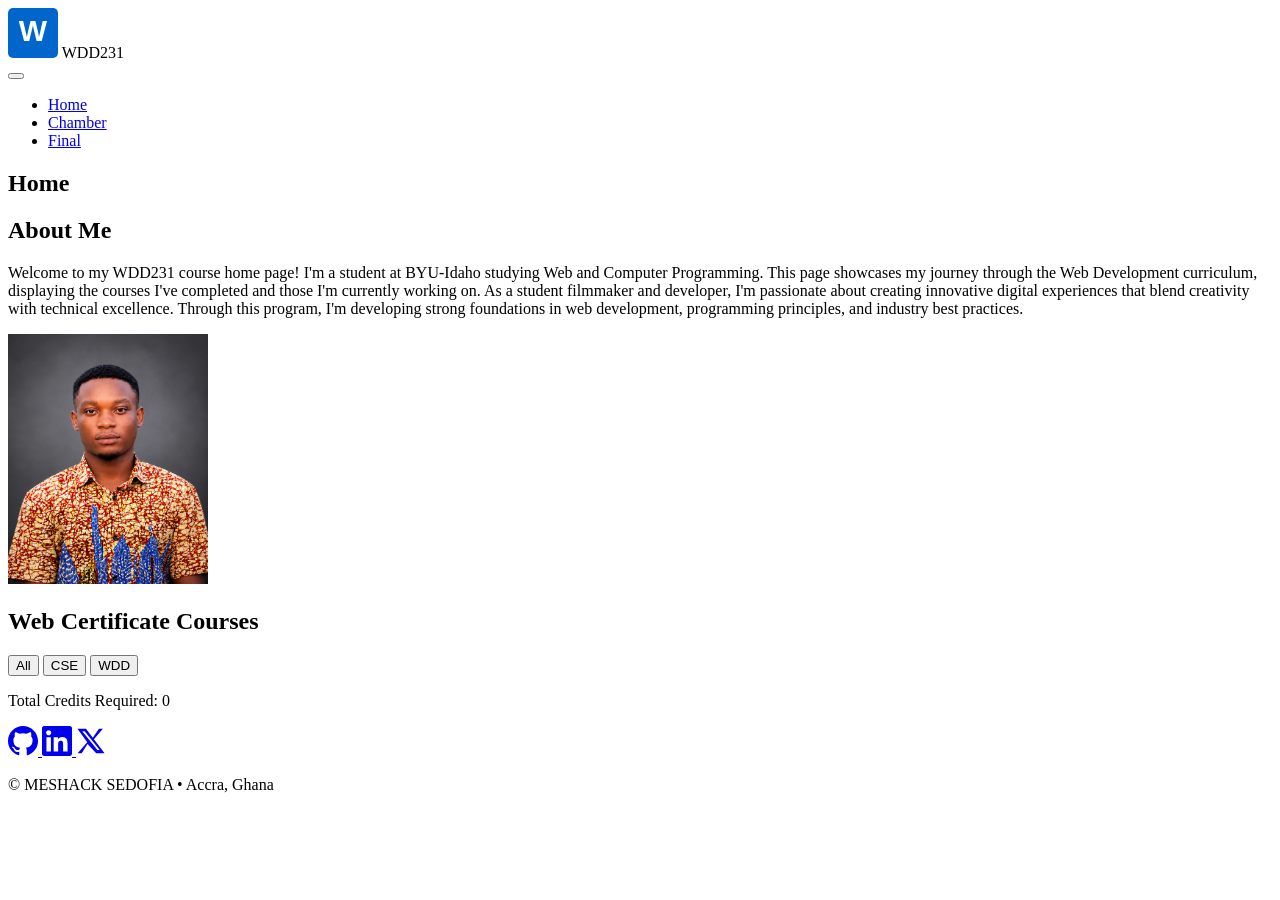
==== Index.html @ 2208a938 "W01 Assignment: Course Home Page" ====
<!DOCTYPE html>
<html lang="en">
<head>
    <meta charset="UTF-8">
    <meta name="viewport" content="width=device-width, initial-scale=1.0">
    <meta name="description" content="WDD231 Course Home Page - Web and Computer Programming Certificate">
    <meta name="author" content="Meshack sedofia">
    <title>WDD231 - Course Home</title>
    <link rel="preconnect" href="https://fonts.googleapis.com">
    <link rel="preconnect" href="https://fonts.gstatic.com" crossorigin>
    <link href="https://fonts.googleapis.com/css2?family=Poppins:wght@400;600;700&display=swap" rel="stylesheet">
    <link rel="stylesheet" href="styles/small.css">
    <link rel="stylesheet" href="styles/larger.css">
    <script src="scripts/navigation.js" defer></script>
    <script src="scripts/date.js" defer></script>
    <script src="scripts/course.js" defer></script>
</head>
<body>
    <header>
        <div class="header-container">
            <div class="logo-section">
                <svg class="site-logo" xmlns="http://www.w3.org/2000/svg" viewBox="0 0 100 100" width="50" height="50">
                    <rect width="100" height="100" fill="#0066cc" rx="10"/>
                    <text x="50" y="65" font-size="60" font-weight="bold" text-anchor="middle" fill="white" font-family="Arial">W</text>
                </svg>
                <span class="site-name">WDD231</span>
            </div>
            <button id="menu-toggle" class="menu-toggle" aria-label="Toggle navigation menu">
                <span></span>
                <span></span>
                <span></span>
            </button>
        </div>
    </header>

    <nav id="navbar">
        <ul class="nav-links">
            <li><a href="index.html" class="active">Home</a></li>
            <li><a href="#">Chamber</a></li>
            <li><a href="#">Final</a></li>
        </ul>
    </nav>

    <main>
        <section class="hero">
            <h1>Home</h1>
        </section>

        <section class="about-me">
            <h2>About Me</h2>
            <div class="about-container">
                <div class="about-text">
                    <p>
                        Welcome to my WDD231 course home page! I'm a student at BYU-Idaho studying Web and Computer Programming. 
                        This page showcases my journey through the Web Development curriculum, displaying the courses I've completed 
                        and those I'm currently working on. As a student filmmaker and developer, I'm passionate about creating 
                        innovative digital experiences that blend creativity with technical excellence. Through this program, I'm 
                        developing strong foundations in web development, programming principles, and industry best practices.
                    </p>
                </div>
                <div class="student-photo">
                    <img src="images/sedofia-meshack.png" alt="Student profile photo" width="200" height="250">
                </div>
            </div>
        </section>

        <section class="courses">
            <h2>Web Certificate Courses</h2>
            <div class="course-filters">
                <button class="filter-btn active" data-filter="all">All</button>
                <button class="filter-btn" data-filter="cse">CSE</button>
                <button class="filter-btn" data-filter="wdd">WDD</button>
            </div>
            <div class="courses-container" id="courses-container">
                <!-- Course cards will be dynamically inserted here -->
            </div>
            <div class="credits-info">
                <p>Total Credits Required: <span id="total-credits">0</span></p>
            </div>
        </section>
    </main>

    <footer>
        <div class="footer-content">
            <div class="social-links">
                <a href="https://github.com/sedofiameshack-creator" target="_blank" aria-label="GitHub">
                    <svg class="social-icon" xmlns="http://www.w3.org/2000/svg" viewBox="0 0 24 24" fill="currentColor" width="30" height="30">
                        <path d="M12 0c-6.626 0-12 5.373-12 12 0 5.302 3.438 9.8 8.207 11.387.599.111.793-.261.793-.577v-2.234c-3.338.726-4.033-1.416-4.033-1.416-.546-1.387-1.333-1.756-1.333-1.756-1.089-.745.083-.729.083-.729 1.205.084 1.839 1.237 1.839 1.237 1.07 1.834 2.807 1.304 3.492.997.107-.775.418-1.305.762-1.604-2.665-.305-5.467-1.334-5.467-5.931 0-1.311.469-2.381 1.236-3.221-.124-.303-.535-1.524.117-3.176 0 0 1.008-.322 3.301 1.23.957-.266 1.983-.399 3.003-.404 1.02.005 2.047.138 3.006.404 2.291-1.552 3.297-1.23 3.297-1.23.653 1.653.242 2.874.118 3.176.77.84 1.235 1.911 1.235 3.221 0 4.609-2.807 5.624-5.479 5.921.43.372.823 1.102.823 2.222v 3.293c0 .319.192.694.801.576 4.765-1.589 8.199-6.086 8.199-11.386 0-6.627-5.373-12-12-12z"/>
                    </svg>
                </a>
                <a href="https://www.linkedin.com/in/meshack-sedofia-b068aa182" target="_blank" aria-label="LinkedIn">
                    <svg class="social-icon" xmlns="http://www.w3.org/2000/svg" viewBox="0 0 24 24" fill="currentColor" width="30" height="30">
                        <path d="M20.447 20.452h-3.554v-5.569c0-1.328-.027-3.037-1.852-3.037-1.853 0-2.136 1.445-2.136 2.939v5.667H9.351V9h3.414v1.561h.046c.477-.9 1.637-1.85 3.37-1.85 3.601 0 4.267 2.37 4.267 5.455v6.286zM5.337 7.433c-1.144 0-2.063-.926-2.063-2.065 0-1.138.92-2.063 2.063-2.063 1.14 0 2.064.925 2.064 2.063 0 1.139-.925 2.065-2.064 2.065zm1.782 13.019H3.555V9h3.564v11.452zM22.225 0H1.771C.792 0 0 .774 0 1.729v20.542C0 23.227.792 24 1.771 24h20.451C23.2 24 24 23.227 24 22.271V1.729C24 .774 23.2 0 22.225 0z"/>
                    </svg>
                </a>
                <a href="https://x.com" target="_blank" aria-label="X (Twitter)">
                    <svg class="social-icon" xmlns="http://www.w3.org/2000/svg" viewBox="0 0 24 24" fill="currentColor" width="30" height="30">
                        <path d="M18.244 2.25h3.308l-7.227 8.26 8.502 11.24h-6.635L9.172 14.3 4.588 21.75H1.28l7.732-8.835L1.166 2.25h6.82l5.440 7.237 4.938-7.237zM17.15 19.128h1.83L6.884 4.126H5.009l12.141 15.002z"/>
                    </svg>
                </a>
            </div>
            <div class="footer-info">
                <p>&copy; <span id="year"></span> MESHACK SEDOFIA • Accra, Ghana</p>
            </div>
            <div class="last-modified">
                <p id="lastModified"></p>
            </div>
        </div>
    </footer>
    
    <!-- Course script at end of body to ensure DOM is ready -->
    <script>
        console.log('🔄 Fallback: Running course init from body script tag');
        if (typeof initializeCourses === 'function') {
            initializeCourses();
        }
    </script>
</body>
</html>
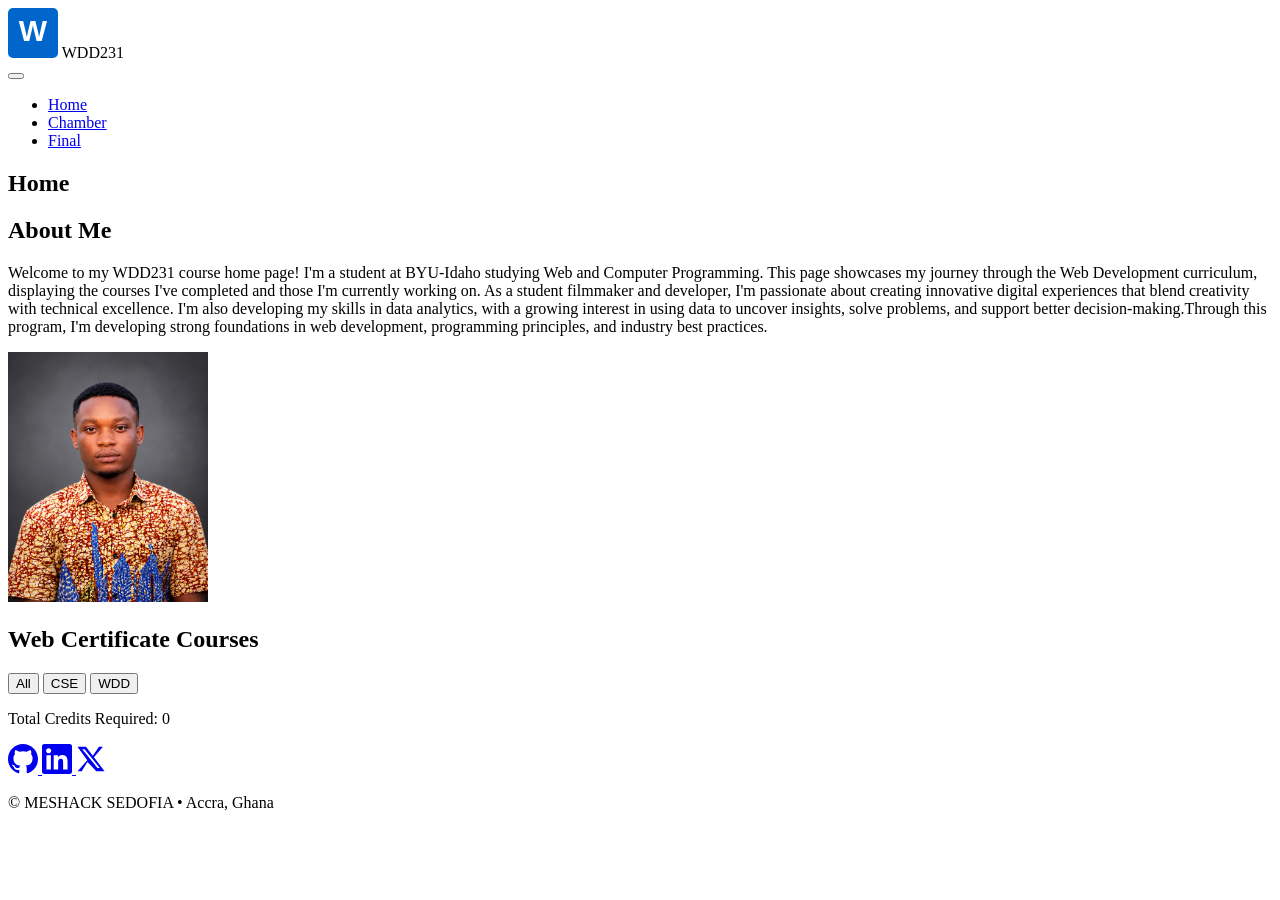
==== commit 3ab8a4b3: "W01 Assignment: Course Home Page" ====
--- a/Index.html
+++ b/Index.html
@@ -54,8 +54,10 @@
                         Welcome to my WDD231 course home page! I'm a student at BYU-Idaho studying Web and Computer Programming. 
                         This page showcases my journey through the Web Development curriculum, displaying the courses I've completed 
                         and those I'm currently working on. As a student filmmaker and developer, I'm passionate about creating 
-                        innovative digital experiences that blend creativity with technical excellence. Through this program, I'm 
-                        developing strong foundations in web development, programming principles, and industry best practices.
+                        innovative digital experiences that blend creativity with technical excellence. I'm also developing my skills
+                        in data analytics, with a growing interest in using data to uncover insights, solve problems, and support better
+                        decision-making.Through this program, I'm developing strong foundations in web development, programming principles,
+                        and industry best practices.
                     </p>
                 </div>
                 <div class="student-photo">
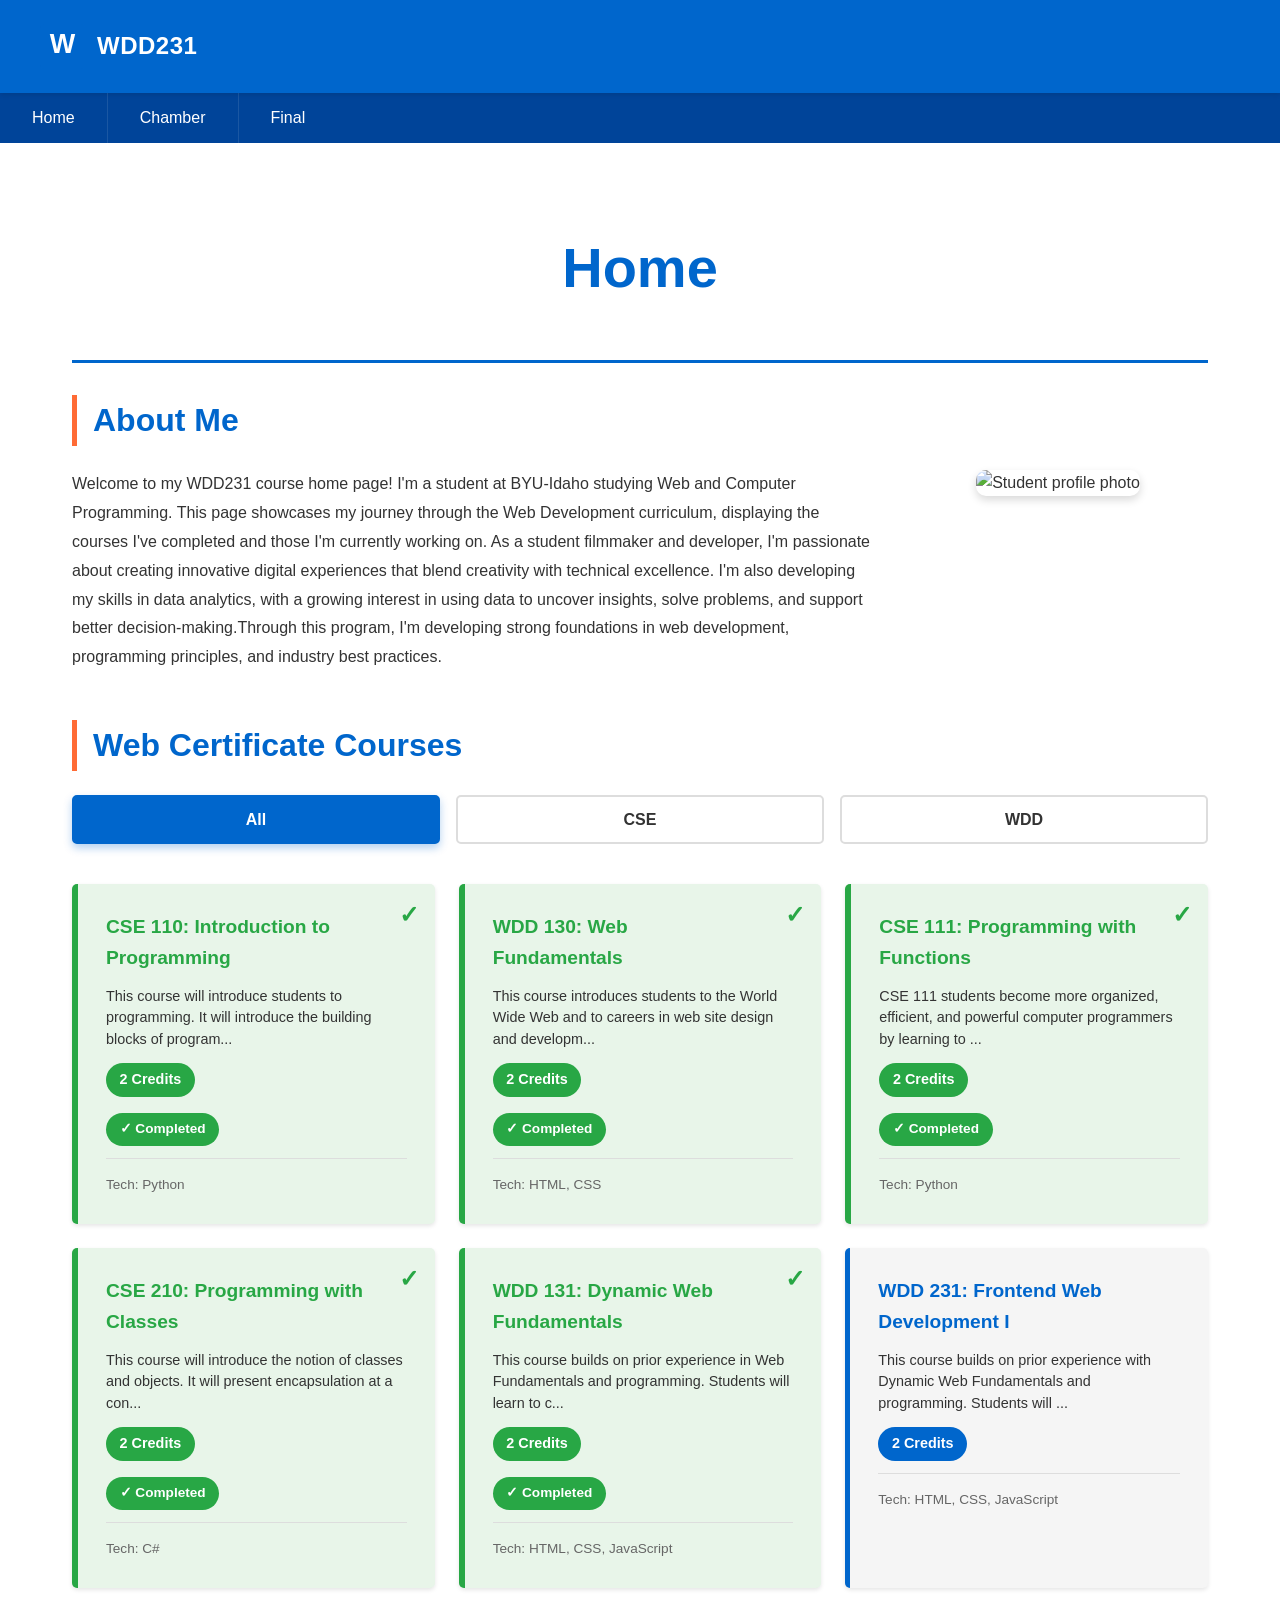
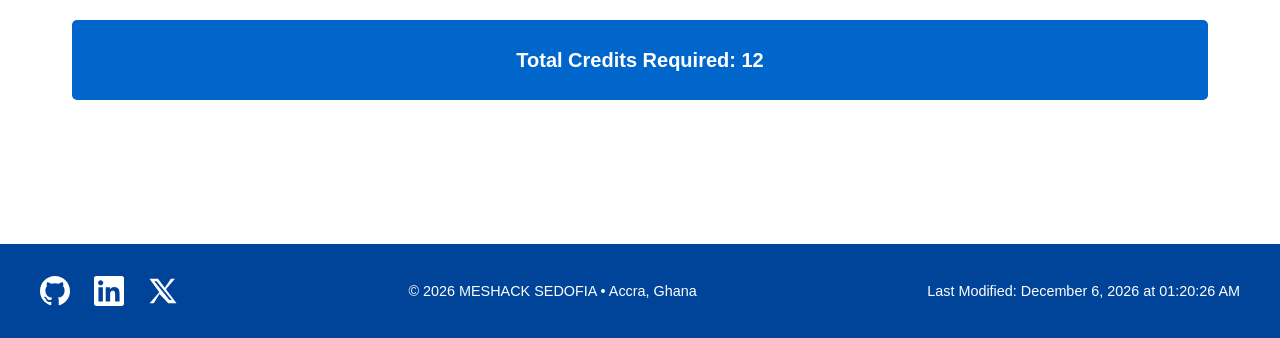
==== commit 67301dbd: "Fix CSS and JS file paths" ====
--- a/Index.html
+++ b/Index.html
@@ -1,5 +1,6 @@
 <!DOCTYPE html>
 <html lang="en">
+
 <head>
     <meta charset="UTF-8">
     <meta name="viewport" content="width=device-width, initial-scale=1.0">
@@ -15,13 +16,15 @@
     <script src="scripts/date.js" defer></script>
     <script src="scripts/course.js" defer></script>
 </head>
+
 <body>
     <header>
         <div class="header-container">
             <div class="logo-section">
                 <svg class="site-logo" xmlns="http://www.w3.org/2000/svg" viewBox="0 0 100 100" width="50" height="50">
-                    <rect width="100" height="100" fill="#0066cc" rx="10"/>
-                    <text x="50" y="65" font-size="60" font-weight="bold" text-anchor="middle" fill="white" font-family="Arial">W</text>
+                    <rect width="100" height="100" fill="#0066cc" rx="10" />
+                    <text x="50" y="65" font-size="60" font-weight="bold" text-anchor="middle" fill="white"
+                        font-family="Arial">W</text>
                 </svg>
                 <span class="site-name">WDD231</span>
             </div>
@@ -51,12 +54,18 @@
             <div class="about-container">
                 <div class="about-text">
                     <p>
-                        Welcome to my WDD231 course home page! I'm a student at BYU-Idaho studying Web and Computer Programming. 
-                        This page showcases my journey through the Web Development curriculum, displaying the courses I've completed 
-                        and those I'm currently working on. As a student filmmaker and developer, I'm passionate about creating 
-                        innovative digital experiences that blend creativity with technical excellence. I'm also developing my skills
-                        in data analytics, with a growing interest in using data to uncover insights, solve problems, and support better
-                        decision-making.Through this program, I'm developing strong foundations in web development, programming principles,
+                        Welcome to my WDD231 course home page! I'm a student at BYU-Idaho studying Web and Computer
+                        Programming.
+                        This page showcases my journey through the Web Development curriculum, displaying the courses
+                        I've completed
+                        and those I'm currently working on. As a student filmmaker and developer, I'm passionate about
+                        creating
+                        innovative digital experiences that blend creativity with technical excellence. I'm also
+                        developing my skills
+                        in data analytics, with a growing interest in using data to uncover insights, solve problems,
+                        and support better
+                        decision-making.Through this program, I'm developing strong foundations in web development,
+                        programming principles,
                         and industry best practices.
                     </p>
                 </div>
@@ -86,18 +95,24 @@
         <div class="footer-content">
             <div class="social-links">
                 <a href="https://github.com/sedofiameshack-creator" target="_blank" aria-label="GitHub">
-                    <svg class="social-icon" xmlns="http://www.w3.org/2000/svg" viewBox="0 0 24 24" fill="currentColor" width="30" height="30">
-                        <path d="M12 0c-6.626 0-12 5.373-12 12 0 5.302 3.438 9.8 8.207 11.387.599.111.793-.261.793-.577v-2.234c-3.338.726-4.033-1.416-4.033-1.416-.546-1.387-1.333-1.756-1.333-1.756-1.089-.745.083-.729.083-.729 1.205.084 1.839 1.237 1.839 1.237 1.07 1.834 2.807 1.304 3.492.997.107-.775.418-1.305.762-1.604-2.665-.305-5.467-1.334-5.467-5.931 0-1.311.469-2.381 1.236-3.221-.124-.303-.535-1.524.117-3.176 0 0 1.008-.322 3.301 1.23.957-.266 1.983-.399 3.003-.404 1.02.005 2.047.138 3.006.404 2.291-1.552 3.297-1.23 3.297-1.23.653 1.653.242 2.874.118 3.176.77.84 1.235 1.911 1.235 3.221 0 4.609-2.807 5.624-5.479 5.921.43.372.823 1.102.823 2.222v 3.293c0 .319.192.694.801.576 4.765-1.589 8.199-6.086 8.199-11.386 0-6.627-5.373-12-12-12z"/>
+                    <svg class="social-icon" xmlns="http://www.w3.org/2000/svg" viewBox="0 0 24 24" fill="currentColor"
+                        width="30" height="30">
+                        <path
+                            d="M12 0c-6.626 0-12 5.373-12 12 0 5.302 3.438 9.8 8.207 11.387.599.111.793-.261.793-.577v-2.234c-3.338.726-4.033-1.416-4.033-1.416-.546-1.387-1.333-1.756-1.333-1.756-1.089-.745.083-.729.083-.729 1.205.084 1.839 1.237 1.839 1.237 1.07 1.834 2.807 1.304 3.492.997.107-.775.418-1.305.762-1.604-2.665-.305-5.467-1.334-5.467-5.931 0-1.311.469-2.381 1.236-3.221-.124-.303-.535-1.524.117-3.176 0 0 1.008-.322 3.301 1.23.957-.266 1.983-.399 3.003-.404 1.02.005 2.047.138 3.006.404 2.291-1.552 3.297-1.23 3.297-1.23.653 1.653.242 2.874.118 3.176.77.84 1.235 1.911 1.235 3.221 0 4.609-2.807 5.624-5.479 5.921.43.372.823 1.102.823 2.222v 3.293c0 .319.192.694.801.576 4.765-1.589 8.199-6.086 8.199-11.386 0-6.627-5.373-12-12-12z" />
                     </svg>
                 </a>
                 <a href="https://www.linkedin.com/in/meshack-sedofia-b068aa182" target="_blank" aria-label="LinkedIn">
-                    <svg class="social-icon" xmlns="http://www.w3.org/2000/svg" viewBox="0 0 24 24" fill="currentColor" width="30" height="30">
-                        <path d="M20.447 20.452h-3.554v-5.569c0-1.328-.027-3.037-1.852-3.037-1.853 0-2.136 1.445-2.136 2.939v5.667H9.351V9h3.414v1.561h.046c.477-.9 1.637-1.85 3.37-1.85 3.601 0 4.267 2.37 4.267 5.455v6.286zM5.337 7.433c-1.144 0-2.063-.926-2.063-2.065 0-1.138.92-2.063 2.063-2.063 1.14 0 2.064.925 2.064 2.063 0 1.139-.925 2.065-2.064 2.065zm1.782 13.019H3.555V9h3.564v11.452zM22.225 0H1.771C.792 0 0 .774 0 1.729v20.542C0 23.227.792 24 1.771 24h20.451C23.2 24 24 23.227 24 22.271V1.729C24 .774 23.2 0 22.225 0z"/>
+                    <svg class="social-icon" xmlns="http://www.w3.org/2000/svg" viewBox="0 0 24 24" fill="currentColor"
+                        width="30" height="30">
+                        <path
+                            d="M20.447 20.452h-3.554v-5.569c0-1.328-.027-3.037-1.852-3.037-1.853 0-2.136 1.445-2.136 2.939v5.667H9.351V9h3.414v1.561h.046c.477-.9 1.637-1.85 3.37-1.85 3.601 0 4.267 2.37 4.267 5.455v6.286zM5.337 7.433c-1.144 0-2.063-.926-2.063-2.065 0-1.138.92-2.063 2.063-2.063 1.14 0 2.064.925 2.064 2.063 0 1.139-.925 2.065-2.064 2.065zm1.782 13.019H3.555V9h3.564v11.452zM22.225 0H1.771C.792 0 0 .774 0 1.729v20.542C0 23.227.792 24 1.771 24h20.451C23.2 24 24 23.227 24 22.271V1.729C24 .774 23.2 0 22.225 0z" />
                     </svg>
                 </a>
                 <a href="https://x.com" target="_blank" aria-label="X (Twitter)">
-                    <svg class="social-icon" xmlns="http://www.w3.org/2000/svg" viewBox="0 0 24 24" fill="currentColor" width="30" height="30">
-                        <path d="M18.244 2.25h3.308l-7.227 8.26 8.502 11.24h-6.635L9.172 14.3 4.588 21.75H1.28l7.732-8.835L1.166 2.25h6.82l5.440 7.237 4.938-7.237zM17.15 19.128h1.83L6.884 4.126H5.009l12.141 15.002z"/>
+                    <svg class="social-icon" xmlns="http://www.w3.org/2000/svg" viewBox="0 0 24 24" fill="currentColor"
+                        width="30" height="30">
+                        <path
+                            d="M18.244 2.25h3.308l-7.227 8.26 8.502 11.24h-6.635L9.172 14.3 4.588 21.75H1.28l7.732-8.835L1.166 2.25h6.82l5.440 7.237 4.938-7.237zM17.15 19.128h1.83L6.884 4.126H5.009l12.141 15.002z" />
                     </svg>
                 </a>
             </div>
@@ -109,7 +124,7 @@
             </div>
         </div>
     </footer>
-    
+
     <!-- Course script at end of body to ensure DOM is ready -->
     <script>
         console.log('🔄 Fallback: Running course init from body script tag');
@@ -118,4 +133,5 @@
         }
     </script>
 </body>
+
 </html>
--- a/styles/small.css
+++ b/styles/small.css
@@ -0,0 +1,462 @@
+/* ============================================
+   WDD231 Course Home - Mobile First Styles
+   Small Screen: 320px and up
+   ============================================ */
+
+* {
+    margin: 0;
+    padding: 0;
+    box-sizing: border-box;
+}
+
+:root {
+    --primary-color: #0066cc;
+    --secondary-color: #004499;
+    --accent-color: #ff6b35;
+    --light-bg: #f5f5f5;
+    --dark-text: #333333;
+    --border-color: #dddddd;
+    --success-color: #28a745;
+    --success-light: #e8f5e9;
+    --white: #ffffff;
+}
+
+html {
+    scroll-behavior: smooth;
+}
+
+body {
+    font-family: 'Poppins', sans-serif;
+    color: var(--dark-text);
+    background-color: var(--white);
+    line-height: 1.6;
+}
+
+/* ============================================
+   HEADER & NAVIGATION
+   ============================================ */
+
+header {
+    background-color: var(--primary-color);
+    color: var(--white);
+    padding: 1rem;
+    position: sticky;
+    top: 0;
+    z-index: 100;
+    box-shadow: 0 2px 5px rgba(0, 0, 0, 0.1);
+}
+
+.header-container {
+    display: flex;
+    justify-content: space-between;
+    align-items: center;
+    max-width: 1200px;
+    margin: 0 auto;
+}
+
+.logo-section {
+    display: flex;
+    align-items: center;
+    gap: 0.75rem;
+}
+
+.site-logo {
+    width: 45px;
+    height: 45px;
+}
+
+.site-name {
+    font-size: 1.5rem;
+    font-weight: 700;
+    letter-spacing: 0.5px;
+}
+
+/* Hamburger Menu Toggle */
+.menu-toggle {
+    display: flex;
+    flex-direction: column;
+    gap: 6px;
+    background: none;
+    border: none;
+    cursor: pointer;
+    padding: 0.5rem;
+}
+
+.menu-toggle span {
+    display: block;
+    width: 25px;
+    height: 3px;
+    background-color: var(--white);
+    border-radius: 3px;
+    transition: all 0.3s ease;
+}
+
+.menu-toggle.active span:nth-child(1) {
+    transform: rotate(45deg) translate(10px, 10px);
+}
+
+.menu-toggle.active span:nth-child(2) {
+    opacity: 0;
+}
+
+.menu-toggle.active span:nth-child(3) {
+    transform: rotate(-45deg) translate(7px, -7px);
+}
+
+/* Navigation */
+nav {
+    background-color: var(--secondary-color);
+    max-height: 0;
+    overflow: hidden;
+    transition: max-height 0.3s ease;
+}
+
+nav.active {
+    max-height: 300px;
+}
+
+.nav-links {
+    list-style: none;
+    display: flex;
+    flex-direction: column;
+    padding: 1rem 0;
+}
+
+.nav-links a {
+    display: block;
+    color: var(--white);
+    text-decoration: none;
+    padding: 0.75rem 1rem;
+    border-bottom: 1px solid rgba(255, 255, 255, 0.1);
+    transition: background-color 0.3s ease;
+}
+
+.nav-links a:hover,
+.nav-links a.active {
+    background-color: var(--primary-color);
+}
+
+.nav-links a.active {
+    font-weight: 600;
+}
+
+/* ============================================
+   MAIN CONTENT
+   ============================================ */
+
+main {
+    max-width: 1200px;
+    margin: 0 auto;
+    padding: 1.5rem;
+}
+
+.hero {
+    text-align: center;
+    padding: 2rem 0;
+    border-bottom: 3px solid var(--primary-color);
+    margin-bottom: 2rem;
+}
+
+.hero h1 {
+    font-size: 2.5rem;
+    color: var(--primary-color);
+    font-weight: 700;
+}
+
+/* ============================================
+   ABOUT ME SECTION
+   ============================================ */
+
+.about-me {
+    margin-bottom: 3rem;
+}
+
+.about-me h2 {
+    font-size: 1.75rem;
+    color: var(--primary-color);
+    margin-bottom: 1.5rem;
+    border-left: 5px solid var(--accent-color);
+    padding-left: 1rem;
+}
+
+.about-container {
+    display: flex;
+    flex-direction: column;
+    gap: 1.5rem;
+}
+
+.about-text {
+    line-height: 1.8;
+    color: var(--dark-text);
+    font-size: 0.95rem;
+}
+
+.student-photo {
+    text-align: center;
+}
+
+.student-photo img {
+    width: 100%;
+    max-width: 300px;
+    height: auto;
+    border-radius: 10px;
+    box-shadow: 0 4px 8px rgba(0, 0, 0, 0.15);
+}
+
+/* ============================================
+   COURSES SECTION
+   ============================================ */
+
+.courses {
+    margin-bottom: 3rem;
+}
+
+.courses h2 {
+    font-size: 1.75rem;
+    color: var(--primary-color);
+    margin-bottom: 1.5rem;
+    border-left: 5px solid var(--accent-color);
+    padding-left: 1rem;
+}
+
+/* Filter Buttons */
+.course-filters {
+    display: flex;
+    gap: 0.75rem;
+    margin-bottom: 2rem;
+    flex-wrap: wrap;
+}
+
+.filter-btn {
+    flex: 1;
+    min-width: 100px;
+    padding: 0.75rem 1rem;
+    border: 2px solid var(--border-color);
+    background-color: var(--white);
+    color: var(--dark-text);
+    font-family: 'Poppins', sans-serif;
+    font-weight: 600;
+    cursor: pointer;
+    border-radius: 5px;
+    transition: all 0.3s ease;
+}
+
+.filter-btn:hover {
+    background-color: var(--light-bg);
+    border-color: var(--primary-color);
+    transform: translateY(-2px);
+}
+
+.filter-btn.active {
+    background-color: var(--primary-color);
+    color: var(--white);
+    border-color: var(--primary-color);
+    box-shadow: 0 4px 8px rgba(0, 102, 204, 0.3);
+}
+
+/* Course Cards Container */
+.courses-container {
+    display: grid;
+    grid-template-columns: 1fr;
+    gap: 1.5rem;
+    margin-bottom: 2rem;
+}
+
+/* Course Card */
+.course-card {
+    background-color: var(--light-bg);
+    border-left: 5px solid var(--primary-color);
+    border-radius: 5px;
+    padding: 1.25rem;
+    box-shadow: 0 2px 4px rgba(0, 0, 0, 0.1);
+    transition: all 0.3s ease;
+    position: relative;
+}
+
+.course-card:hover {
+    box-shadow: 0 4px 8px rgba(0, 0, 0, 0.15);
+    transform: translateY(-2px);
+}
+
+/* COMPLETED COURSE STYLING */
+.course-card.completed {
+    background-color: var(--success-light);
+    border-left-color: var(--success-color);
+    border-left-width: 6px;
+}
+
+.course-card.completed::before {
+    content: '✓';
+    position: absolute;
+    top: 0.75rem;
+    right: 1rem;
+    font-size: 1.5rem;
+    color: var(--success-color);
+    font-weight: bold;
+}
+
+.course-card.completed:hover {
+    box-shadow: 0 4px 12px rgba(40, 167, 69, 0.2);
+}
+
+.course-card h3 {
+    color: var(--primary-color);
+    margin-bottom: 0.75rem;
+    font-size: 1.1rem;
+    margin-right: 2rem;
+}
+
+.course-card.completed h3 {
+    color: var(--success-color);
+}
+
+.course-description {
+    font-size: 0.9rem;
+    line-height: 1.5;
+    margin-bottom: 0.75rem;
+    color: var(--dark-text);
+}
+
+.course-tech {
+    margin-top: 0.75rem;
+    padding-top: 0.75rem;
+    border-top: 1px solid var(--border-color);
+}
+
+.course-tech small {
+    color: #666;
+    font-size: 0.85rem;
+}
+
+.course-info {
+    display: flex;
+    justify-content: space-between;
+    align-items: center;
+    gap: 1rem;
+    margin-top: 0.75rem;
+    font-size: 0.9rem;
+}
+
+.course-credits {
+    background-color: var(--primary-color);
+    color: var(--white);
+    padding: 0.35rem 0.85rem;
+    border-radius: 20px;
+    font-weight: 600;
+    font-size: 0.9rem;
+}
+
+.course-card.completed .course-credits {
+    background-color: var(--success-color);
+}
+
+.completion-badge {
+    background-color: var(--success-color);
+    color: var(--white);
+    padding: 0.35rem 0.85rem;
+    border-radius: 20px;
+    font-weight: 600;
+    font-size: 0.85rem;
+    display: inline-block;
+}
+
+/* Credits Info */
+.credits-info {
+    background-color: var(--primary-color);
+    color: var(--white);
+    padding: 1rem 1.25rem;
+    border-radius: 5px;
+    text-align: center;
+    font-weight: 600;
+    font-size: 1.1rem;
+}
+
+/* ============================================
+   FOOTER
+   ============================================ */
+
+footer {
+    background-color: var(--secondary-color);
+    color: var(--white);
+    padding: 2rem 1rem;
+    margin-top: 3rem;
+}
+
+.footer-content {
+    max-width: 1200px;
+    margin: 0 auto;
+    display: flex;
+    flex-direction: column;
+    gap: 1.5rem;
+    text-align: center;
+}
+
+.social-links {
+    display: flex;
+    justify-content: center;
+    gap: 1.5rem;
+}
+
+.social-links a {
+    color: var(--white);
+    transition: color 0.3s ease, transform 0.3s ease;
+    display: inline-flex;
+    align-items: center;
+}
+
+.social-links a:hover {
+    color: var(--accent-color);
+    transform: scale(1.1);
+}
+
+.social-icon {
+    width: 30px;
+    height: 30px;
+}
+
+.footer-info,
+.last-modified {
+    font-size: 0.9rem;
+    line-height: 1.6;
+}
+
+.footer-info p,
+.last-modified p {
+    margin: 0;
+}
+
+/* ============================================
+   UTILITIES
+   ============================================ */
+
+/* Text should not touch edges */
+main,
+footer {
+    padding-left: max(1rem, 5%);
+    padding-right: max(1rem, 5%);
+}
+
+/* Remove twitching on hover - smooth transitions */
+a,
+button {
+    transition: all 0.3s ease;
+}
+
+/* No horizontal scrolling */
+html,
+body {
+    overflow-x: hidden;
+}
+
+/* Screen reader only text */
+.sr-only {
+    position: absolute;
+    width: 1px;
+    height: 1px;
+    padding: 0;
+    margin: -1px;
+    overflow: hidden;
+    clip: rect(0, 0, 0, 0);
+    white-space: nowrap;
+    border-width: 0;
+}
--- a/styles/larger.css
+++ b/styles/larger.css
@@ -0,0 +1,301 @@
+/* ============================================
+   WDD231 Course Home - Larger Screen Styles
+   Media Query: 768px and up (Tablet/Desktop)
+   ============================================ */
+
+@media (min-width: 768px) {
+    /* ============================================
+       HEADER & NAVIGATION - DESKTOP
+       ============================================ */
+
+    .menu-toggle {
+        display: none;
+    }
+
+    header {
+        padding: 1rem 2rem;
+    }
+
+    nav {
+        background-color: var(--secondary-color);
+        max-height: none;
+        overflow: visible;
+    }
+
+    nav.active {
+        max-height: none;
+    }
+
+    .nav-links {
+        flex-direction: row;
+        justify-content: flex-start;
+        gap: 0;
+        padding: 0;
+        display: flex;
+    }
+
+    .nav-links a {
+        border-bottom: none;
+        border-right: 1px solid rgba(255, 255, 255, 0.1);
+        padding: 0.75rem 1.5rem;
+        transition: background-color 0.3s ease;
+    }
+
+    .nav-links li:last-child a {
+        border-right: none;
+    }
+
+    .nav-links a:hover {
+        background-color: rgba(255, 255, 255, 0.15);
+    }
+
+    /* ============================================
+       MAIN CONTENT - DESKTOP
+       ============================================ */
+
+    main {
+        padding: 2rem;
+    }
+
+    .hero h1 {
+        font-size: 3rem;
+        padding-bottom: 1rem;
+    }
+
+    /* About Me Section - Side by Side */
+    .about-container {
+        flex-direction: row;
+        align-items: flex-start;
+        gap: 2rem;
+    }
+
+    .about-text {
+        flex: 1;
+        font-size: 1rem;
+    }
+
+    .student-photo {
+        flex: 0 0 300px;
+        text-align: center;
+    }
+
+    .student-photo img {
+        max-width: 100%;
+        height: auto;
+    }
+
+    /* ============================================
+       COURSES - DESKTOP
+       ============================================ */
+
+    .course-filters {
+        gap: 1rem;
+        flex-wrap: nowrap;
+    }
+
+    .filter-btn {
+        flex: 1;
+    }
+
+    /* 2-Column Grid for Medium Screens */
+    .courses-container {
+        grid-template-columns: repeat(2, 1fr);
+    }
+
+    .course-card {
+        padding: 1.5rem;
+    }
+
+    .course-card h3 {
+        font-size: 1.2rem;
+    }
+
+    .course-info {
+        flex-direction: column;
+        align-items: flex-start;
+    }
+
+    /* ============================================
+       FOOTER - DESKTOP
+       ============================================ */
+
+    footer {
+        padding: 2rem;
+    }
+
+    .footer-content {
+        flex-direction: row;
+        justify-content: space-between;
+        align-items: center;
+        text-align: left;
+        gap: 2rem;
+    }
+
+    .social-links {
+        justify-content: flex-start;
+        order: 1;
+    }
+
+    .footer-info {
+        flex: 1;
+        order: 2;
+        text-align: center;
+    }
+
+    .last-modified {
+        order: 3;
+        text-align: right;
+    }
+}
+
+/* ============================================
+   LARGE DESKTOP: 1000px and up
+   ============================================ */
+
+@media (min-width: 1000px) {
+    header {
+        padding: 1.5rem;
+    }
+
+    main {
+        padding: 2.5rem;
+    }
+
+    .hero h1 {
+        font-size: 3.5rem;
+    }
+
+    .about-me h2,
+    .courses h2 {
+        font-size: 2rem;
+    }
+
+    /* 3-Column Grid for Large Screens */
+    .courses-container {
+        grid-template-columns: repeat(3, 1fr);
+    }
+
+    .course-card {
+        padding: 1.75rem;
+    }
+
+    .course-filters {
+        margin-bottom: 2.5rem;
+    }
+
+    .filter-btn {
+        padding: 0.85rem 1.5rem;
+        font-size: 1rem;
+    }
+
+    .credits-info {
+        padding: 1.5rem;
+        font-size: 1.25rem;
+    }
+
+    .nav-links a {
+        padding: 0.75rem 2rem;
+    }
+}
+
+/* ============================================
+   ULTRA-WIDE: 1200px and up
+   ============================================ */
+
+@media (min-width: 1200px) {
+    main {
+        max-width: 1200px;
+        margin: 0 auto;
+        padding: 3rem 2rem;
+    }
+
+    footer {
+        max-width: 100%;
+    }
+
+    .footer-content {
+        max-width: 1200px;
+        margin: 0 auto;
+    }
+}
+
+/* ============================================
+   HIGH RESOLUTION DISPLAYS
+   ============================================ */
+
+@media (min-width: 1600px) {
+    .hero h1 {
+        font-size: 4rem;
+    }
+
+    .about-me h2,
+    .courses h2 {
+        font-size: 2.25rem;
+    }
+
+    .student-photo {
+        flex: 0 0 350px;
+    }
+
+    .courses-container {
+        grid-template-columns: repeat(4, 1fr);
+        gap: 2rem;
+    }
+}
+
+/* ============================================
+   PRINT STYLES
+   ============================================ */
+
+@media print {
+    header,
+    nav,
+    .menu-toggle,
+    .course-filters,
+    footer {
+        display: none;
+    }
+
+    main {
+        padding: 0;
+    }
+
+    .course-card {
+        page-break-inside: avoid;
+        box-shadow: none;
+        border: 1px solid #ccc;
+    }
+}
+
+/* ============================================
+   ACCESSIBILITY: Reduced Motion
+   ============================================ */
+
+@media (prefers-reduced-motion: reduce) {
+    * {
+        animation-duration: 0.01ms !important;
+        animation-iteration-count: 1 !important;
+        transition-duration: 0.01ms !important;
+    }
+}
+
+/* ============================================
+   DARK MODE SUPPORT (Optional)
+   ============================================ */
+
+@media (prefers-color-scheme: dark) {
+    :root {
+        --light-bg: #2a2a2a;
+        --dark-text: #e0e0e0;
+        --border-color: #444444;
+        --white: #1a1a1a;
+    }
+
+    .course-card {
+        box-shadow: 0 2px 4px rgba(0, 0, 0, 0.5);
+    }
+
+    .course-card:hover {
+        box-shadow: 0 4px 8px rgba(0, 0, 0, 0.6);
+    }
+}
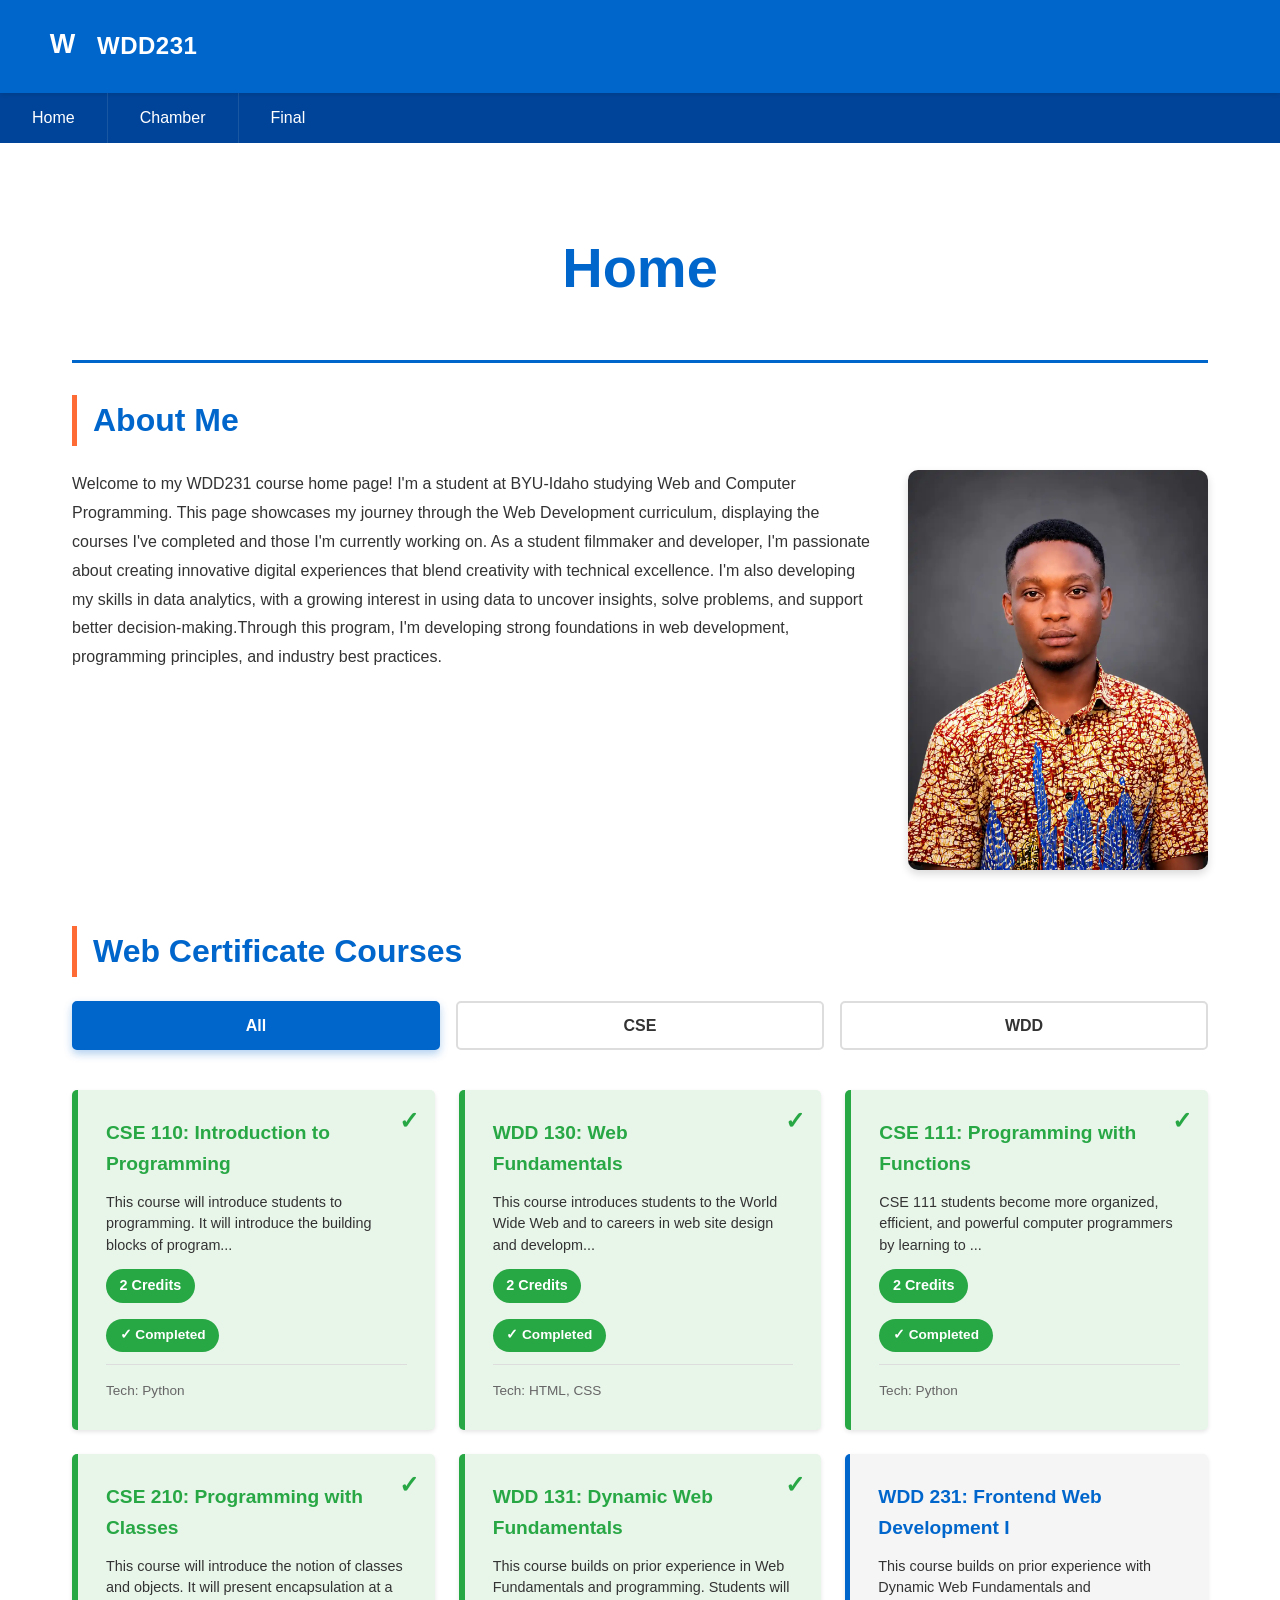
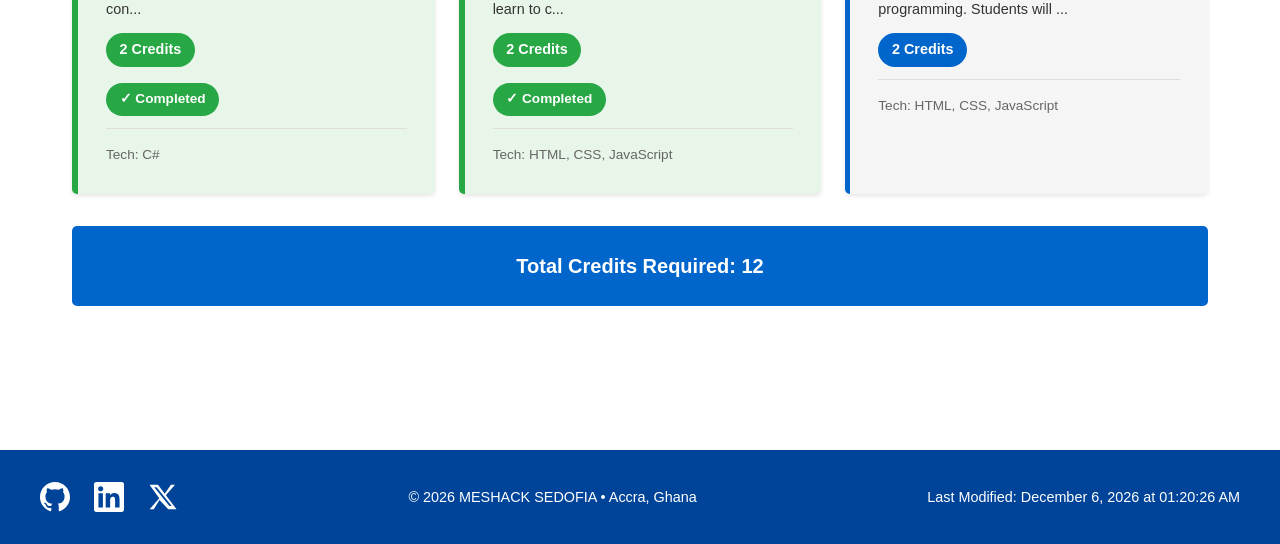
==== commit 0e2f332e: "Add student photo" ====
--- a/Index.html
+++ b/Index.html
@@ -70,7 +70,7 @@
                     </p>
                 </div>
                 <div class="student-photo">
-                    <img src="images/sedofia-meshack.png" alt="Student profile photo" width="200" height="250">
+                    <img src="images/sedofia-meshack.webp" alt="Student profile photo" width="200" height="250">
                 </div>
             </div>
         </section>
